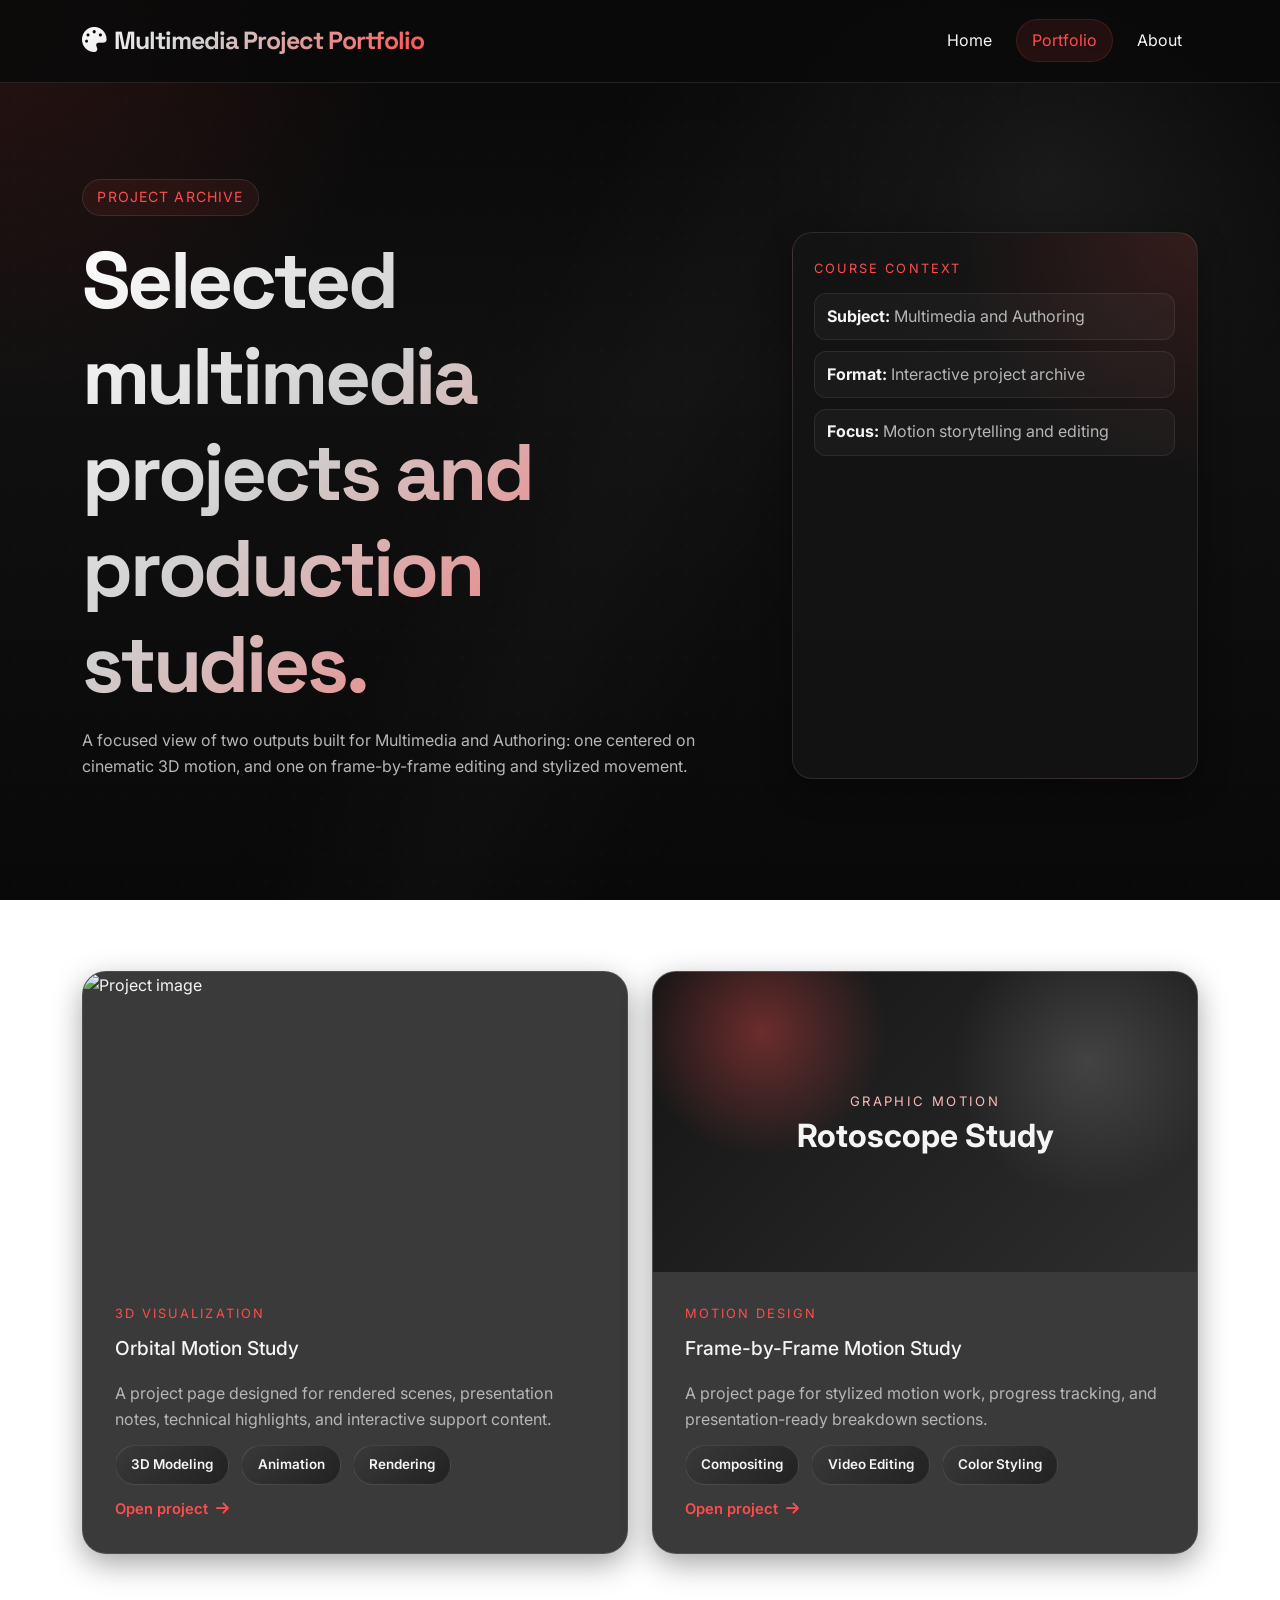
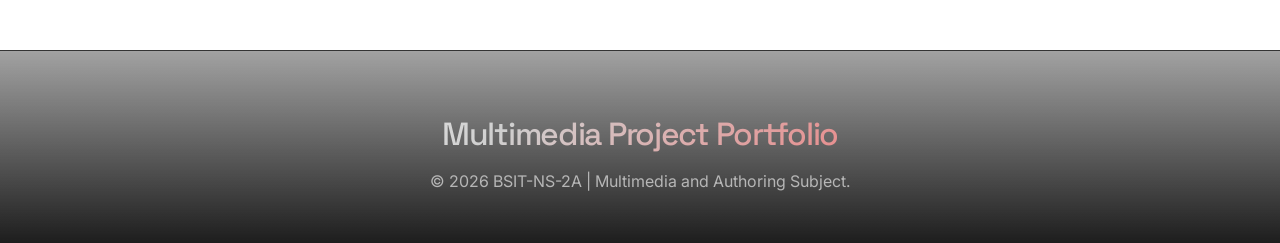
==== portfolio/index.html @ 6a9026c5 "initial website upload" ====
<!doctype html>
<html lang="en">
  <head>
    <meta charset="UTF-8" />
    <meta name="viewport" content="width=device-width, initial-scale=1.0" />
    <title>Portfolio Projects | Multimedia Project Portfolio</title>
    <link rel="preconnect" href="https://fonts.googleapis.com" />
    <link rel="preconnect" href="https://fonts.gstatic.com" crossorigin />
    <link
      href="https://fonts.googleapis.com/css2?family=Space+Grotesk:wght@400;500;700&family=Inter:wght@400;500;600;700;800&display=swap"
      rel="stylesheet"
    />
    <link
      href="https://cdn.jsdelivr.net/npm/bootstrap@5.3.3/dist/css/bootstrap.min.css"
      rel="stylesheet"
    />
    <link
      href="https://cdnjs.cloudflare.com/ajax/libs/font-awesome/6.5.2/css/all.min.css"
      rel="stylesheet"
    />
    <link rel="stylesheet" href="../layouts/style.css" />
  </head>
  <body>
    <nav class="navbar navbar-expand-lg custom-navbar">
      <div class="container">
        <a class="navbar-brand" href="../index.html">
          <i class="fas fa-palette me-2"></i>Multimedia Project Portfolio
        </a>
        <button
          class="navbar-toggler"
          type="button"
          data-bs-toggle="collapse"
          data-bs-target="#navbarNav"
          aria-label="Toggle navigation"
        >
          <span class="navbar-toggler-icon"></span>
        </button>
        <div class="collapse navbar-collapse" id="navbarNav">
          <ul class="navbar-nav ms-auto">
            <li class="nav-item">
              <a class="nav-link" href="../index.html">Home</a>
            </li>
            <li class="nav-item">
              <a class="nav-link active" href="./index.html">Portfolio</a>
            </li>
            <li class="nav-item">
              <a class="nav-link" href="../about.html">About</a>
            </li>
          </ul>
        </div>
      </div>
    </nav>

    <main>
      <section class="portfolio-hero">
        <div class="container">
          <p class="eyebrow">Project Archive</p>
          <div class="portfolio-hero-grid portfolio-hero-redesign">
            <div>
              <h1 class="hero-title portfolio-title">
                Selected multimedia projects and production studies.
              </h1>
              <p class="hero-description portfolio-lead">
                A focused view of two outputs built for Multimedia and
                Authoring: one centered on cinematic 3D motion, and one on
                frame-by-frame editing and stylized movement.
              </p>
            </div>
            <aside class="portfolio-intro-card">
              <span class="panel-label">Course Context</span>
              <ul class="portfolio-meta-list">
                <li><strong>Subject:</strong> Multimedia and Authoring</li>
                <li><strong>Format:</strong> Interactive project archive</li>
                <li><strong>Focus:</strong> Motion storytelling and editing</li>
              </ul>
            </aside>
          </div>
        </div>
      </section>

      <section
        class="portfolio-section alt-portfolio-layout portfolio-balanced"
      >
        <div class="container">
          <div class="archive-grid">
            <a
              href="./solarsystem.html"
              class="archive-card archive-card-large"
            >
              <div class="archive-media">
                <img
                  src="https://images.unsplash.com/photo-1519681393784-d120267933ba?auto=format&fit=crop&w=1470&q=80"
                  alt="Project image"
                />
              </div>
              <div class="archive-body">
                <span class="feature-index">3D Visualization</span>
                <h2>Orbital Motion Study</h2>
                <p>
                  A project page designed for rendered scenes, presentation
                  notes, technical highlights, and interactive support content.
                </p>
                <div class="tech-tags">
                  <span class="tech-tag">3D Modeling</span>
                  <span class="tech-tag">Animation</span>
                  <span class="tech-tag">Rendering</span>
                </div>
                <span class="archive-linkline"
                  >Open project <i class="fas fa-arrow-right ms-2"></i
                ></span>
              </div>
            </a>

            <a
              href="./rotoscope.html"
              class="archive-card archive-card-texture"
            >
              <div
                class="archive-media placeholder-image placeholder-rotoscope"
              >
                <div>
                  <span>Graphic Motion</span>
                  <strong>Rotoscope Study</strong>
                </div>
              </div>
              <div class="archive-body">
                <span class="feature-index">Motion Design</span>
                <h2>Frame-by-Frame Motion Study</h2>
                <p>
                  A project page for stylized motion work, progress tracking,
                  and presentation-ready breakdown sections.
                </p>
                <div class="tech-tags">
                  <span class="tech-tag">Compositing</span>
                  <span class="tech-tag">Video Editing</span>
                  <span class="tech-tag">Color Styling</span>
                </div>
                <span class="archive-linkline"
                  >Open project <i class="fas fa-arrow-right ms-2"></i
                ></span>
              </div>
            </a>
          </div>
        </div>
      </section>
    </main>

    <footer class="custom-footer">
      <div class="container">
        <h3 class="footer-title">Multimedia Project Portfolio</h3>
        <p>&copy; 2026 BSIT-NS-2A | Multimedia and Authoring Subject.</p>
      </div>
    </footer>

    <script src="https://cdn.jsdelivr.net/npm/bootstrap@5.3.3/dist/js/bootstrap.bundle.min.js"></script>
  </body>
</html>
---- layouts/style.css ----
:root {
  --bg-primary: #090909;
  --bg-secondary: #141414;
  --bg-tertiary: #202020;
  --bg-accent: #2a2a2a;
  --bg-glass: rgba(21, 21, 21, 0.84);
  --text-primary: #f5f5f5;
  --text-secondary: #b6b6b6;
  --accent-primary: #ff4d4d;
  --accent-gradient: linear-gradient(
    135deg,
    #ffffff 0%,
    #cfcfcf 38%,
    #ff4d4d 100%
  );
  --warm-accent: #ff4d4d;
  --warm-soft: rgba(255, 77, 77, 0.16);
  --border-color: rgba(255, 255, 255, 0.1);
  --shadow-primary: 0 10px 30px rgba(0, 0, 0, 0.35);
  --shadow-hover:
    0 18px 44px rgba(0, 0, 0, 0.4), 0 0 0 1px rgba(255, 77, 77, 0.14);
  --glow-primary: 0 0 24px rgba(255, 77, 77, 0.14);
}

* {
  box-sizing: border-box;
}
html {
  scroll-behavior: smooth;
}

body {
  margin: 0;
  color: var(--text-primary);
  font-family: "Inter", system-ui, sans-serif;
  line-height: 1.6;
  overflow-x: hidden;
  background:
    radial-gradient(
      circle at top left,
      rgba(255, 77, 77, 0.13),
      transparent 26%
    ),
    radial-gradient(
      circle at 82% 20%,
      rgba(255, 255, 255, 0.06),
      transparent 22%
    ),
    linear-gradient(180deg, #080808 0%, #101010 42%, #090909 100%);
  background-attachment: fixed;
}

body::before {
  content: "";
  position: fixed;
  inset: 0;
  background:
    linear-gradient(
      115deg,
      transparent 35%,
      rgba(255, 255, 255, 0.035) 50%,
      transparent 65%
    ),
    radial-gradient(
      circle at center,
      rgba(255, 255, 255, 0.03) 0 1px,
      transparent 1px
    );
  background-size:
    auto,
    28px 28px;
  opacity: 0.65;
  pointer-events: none;
  z-index: -1;
}

a {
  color: inherit;
  text-decoration: none;
}

.custom-navbar {
  background: rgba(10, 10, 10, 0.86) !important;
  backdrop-filter: blur(20px);
  border-bottom: 1px solid var(--border-color);
  padding: 1rem 0;
  position: sticky;
  top: 0;
  z-index: 1000;
}

.navbar-brand,
.hero-title,
.section-title,
.tutorial-section h2,
.name-title,
.footer-title {
  font-family: "Space Grotesk", sans-serif;
  letter-spacing: -0.04em;
  background: var(--accent-gradient);
  -webkit-background-clip: text;
  background-clip: text;
  color: transparent;
}

.navbar-brand {
  text-decoration: none;
  font-size: 1.55rem;
  font-weight: 700;
}

.navbar-toggler {
  border-color: rgba(255, 255, 255, 0.2);
}
.navbar-toggler:focus {
  box-shadow: none;
}
.navbar-toggler-icon {
  filter: invert(1);
}

.navbar-nav .nav-link {
  color: var(--text-primary) !important;
  margin-left: 0.5rem;
  padding: 0.55rem 1rem !important;
  border-radius: 999px;
  transition: 0.25s ease;
}

.navbar-nav .nav-link:hover,
.navbar-nav .nav-link.active {
  color: var(--accent-primary) !important;
  background: rgba(255, 77, 77, 0.1);
  box-shadow: inset 0 0 0 1px rgba(255, 77, 77, 0.16);
}

.hero-section,
.portfolio-section,
.tutorial-section,
.weekly-section,
.overview-section,
.process-section,
.portfolio-hero,
.about-hero {
  position: relative;
  padding: 6rem 0;
}

.hero-section {
  overflow: hidden;
}
.hero-split {
  padding-top: 7rem;
}

.eyebrow {
  display: inline-block;
  padding: 0.4rem 0.9rem;
  margin-bottom: 1rem;
  border: 1px solid var(--border-color);
  border-radius: 999px;
  background: rgba(255, 77, 77, 0.08);
  color: var(--accent-primary);
  font-size: 0.88rem;
  letter-spacing: 0.08em;
  text-transform: uppercase;
}

.hero-title {
  font-size: clamp(3rem, 8vw, 5rem);
  font-weight: 700;
  margin-bottom: 1rem;
}

.hero-description,
.card-description,
.step-desc,
.about-card p,
.course-title,
.custom-footer p,
.helper-text,
.portfolio-intro p,
.archive-body p,
.feature-content p,
.info-block p,
.process-step p,
.quote-panel p,
.focus-tile span,
.stat-caption,
.identity-meta span {
  color: var(--text-secondary);
}

.hero-copy,
.about-copy {
  max-width: 760px;
  font-size: 1.08rem;
}

.hero-actions,
.tech-tags,
.social-links,
.social-icons,
.section-heading.split-heading {
  display: flex;
  gap: 0.75rem;
  flex-wrap: wrap;
}

.hero-actions {
  margin-top: 2rem;
}

.btn-glow,
.btn-cosmic {
  background: var(--accent-gradient);
  border: 0;
  color: #fff;
  font-weight: 700;
  box-shadow: var(--shadow-primary);
}

.btn-success {
  background: linear-gradient(135deg, #ff5d5d 0%, #ff7b7b 100%) !important;
  border: 0 !important;
}

.btn-glow:hover,
.btn-cosmic:hover {
  color: #fff;
  transform: translateY(-2px);
  box-shadow: var(--shadow-hover);
}

.btn-soft {
  border-color: rgba(255, 255, 255, 0.18);
}

.btn-soft:hover {
  background: rgba(255, 255, 255, 0.08);
}

.section-title,
.tutorial-section h2 {
  font-size: clamp(2.2rem, 5vw, 3.4rem);
  font-weight: 700;
  margin-bottom: 1.25rem;
}

.left-title {
  text-align: left;
}

.section-heading {
  margin-bottom: 2.5rem;
}

.split-heading {
  justify-content: space-between;
  align-items: flex-end;
}

.section-link {
  color: var(--accent-primary);
  font-weight: 600;
}

.section-caption {
  margin: 0;
  color: var(--text-secondary);
}

.hero-panel,
.info-block,
.info-panel,
.quote-panel,
.archive-card,
.portfolio-card,
.step-card,
.week-card,
.about-card,
.feature-row,
.process-step {
  background: var(--bg-glass);
  backdrop-filter: blur(18px);
  border: 1px solid var(--border-color);
  border-radius: 24px;
  box-shadow: var(--shadow-primary);
}

.hero-panel,
.info-block,
.info-panel,
.quote-panel,
.archive-card,
.portfolio-card,
.step-card,
.week-card,
.about-card,
.feature-row,
.social-icons a,
.social-link,
.process-step {
  transition: 0.3s ease;
}

.hero-panel:hover,
.info-block:hover,
.archive-card:hover,
.portfolio-card:hover,
.step-card:hover,
.week-card:hover,
.about-card:hover,
.feature-row:hover,
.process-step:hover {
  transform: translateY(-8px);
  box-shadow: var(--shadow-hover);
}

.hero-panel,
.info-panel,
.quote-panel,
.archive-body,
.card-content,
.step-card,
.week-card,
.about-card,
.feature-content,
.process-step {
  padding: 2rem;
}

.hero-panel-top {
  display: flex;
  justify-content: space-between;
  align-items: center;
  margin-bottom: 1.25rem;
}

.panel-label,
.panel-meta,
.feature-index,
.info-kicker {
  font-size: 0.8rem;
  letter-spacing: 0.16em;
  text-transform: uppercase;
}

.panel-label,
.feature-index,
.info-kicker {
  color: var(--accent-primary);
}

.focus-grid {
  display: grid;
  grid-template-columns: 1fr 1fr;
  gap: 1rem;
}

.focus-tile,
.focus-stat {
  min-height: 150px;
  padding: 1.2rem;
  border-radius: 20px;
  background: linear-gradient(
    180deg,
    rgba(255, 255, 255, 0.025),
    rgba(255, 77, 77, 0.04)
  );
  border: 1px solid rgba(255, 255, 255, 0.06);
}

.focus-tile strong,
.feature-content h3,
.archive-body h2,
.info-block h3,
.process-step span {
  display: block;
  margin-bottom: 0.5rem;
  font-size: 1.2rem;
  color: var(--text-primary);
}

.focus-stat {
  display: flex;
  flex-direction: column;
  justify-content: flex-end;
}

.stat-number {
  font-family: "Space Grotesk", sans-serif;
  font-size: 2.6rem;
  line-height: 1;
  color: var(--text-primary);
}

.overview-section {
  padding-top: 2rem;
}

.info-block {
  height: 100%;
}

.info-kicker {
  display: inline-block;
  margin-bottom: 1rem;
}

.stacked-projects {
  display: grid;
  gap: 2rem;
}

.feature-row {
  display: grid;
  grid-template-columns: 1.2fr 1fr;
  gap: 0;
  overflow: hidden;
}

.reverse-row {
  grid-template-columns: 1fr 1.2fr;
}

.feature-media,
.archive-media,
.card-image {
  min-height: 320px;
  overflow: hidden;
  position: relative;
}

.feature-media img,
.archive-media img,
.card-image img {
  width: 100%;
  height: 100%;
  object-fit: cover;
  transition: transform 0.5s ease;
}

.feature-row:hover img,
.archive-card:hover img,
.portfolio-card:hover img {
  transform: scale(1.06);
}

.placeholder-image {
  display: grid;
  place-items: center;
  background:
    radial-gradient(
      circle at 20% 20%,
      rgba(255, 77, 77, 0.36),
      transparent 25%
    ),
    radial-gradient(
      circle at 80% 30%,
      rgba(255, 255, 255, 0.14),
      transparent 28%
    ),
    linear-gradient(135deg, #141414 0%, #2e2e2e 100%);
}

.placeholder-image div {
  text-align: center;
  padding: 2rem;
}

.placeholder-image span {
  display: block;
  color: #ffb8b8;
  letter-spacing: 0.18em;
  font-size: 0.82rem;
  text-transform: uppercase;
}

.placeholder-image strong {
  display: block;
  margin-top: 0.35rem;
  font-size: 2rem;
  line-height: 1.1;
}

.tech-tag,
.badge {
  background: linear-gradient(
    135deg,
    rgba(58, 58, 58, 0.95),
    rgba(33, 33, 33, 0.95)
  ) !important;
  color: var(--text-primary) !important;
  border: 1px solid var(--border-color);
  border-radius: 999px;
  padding: 0.5rem 0.95rem;
  font-size: 0.84rem;
  font-weight: 600;
}

.process-rail {
  display: grid;
  grid-template-columns: repeat(4, 1fr);
  gap: 1rem;
}

.process-step span {
  color: var(--accent-primary);
}

.portfolio-hero-grid {
  display: grid;
  grid-template-columns: 1.25fr 0.75fr;
  gap: 2rem;
  align-items: end;
}

.portfolio-hero-redesign {
  align-items: stretch;
}

.portfolio-lead {
  max-width: 760px;
  margin: 0.35rem 0 0;
}

.portfolio-intro-card {
  padding: 1.35rem;
  border-radius: 20px;
  border: 1px solid rgba(255, 255, 255, 0.1);
  background:
    radial-gradient(
      circle at top right,
      rgba(255, 77, 77, 0.14),
      transparent 36%
    ),
    var(--bg-glass);
  box-shadow: var(--shadow-primary);
}

.portfolio-meta-list {
  list-style: none;
  margin: 0.8rem 0 0;
  padding: 0;
  display: grid;
  gap: 0.7rem;
}

.portfolio-meta-list li {
  padding: 0.6rem 0.75rem;
  border-radius: 12px;
  border: 1px solid rgba(255, 255, 255, 0.08);
  background: rgba(255, 255, 255, 0.03);
  color: var(--text-secondary);
}

.portfolio-meta-list strong {
  color: var(--text-primary);
}

.portfolio-title,
.about-title {
  max-width: 900px;
}

.archive-grid {
  display: grid;
  grid-template-columns: 1.25fr 0.75fr;
  gap: 1.5rem;
}

.archive-card {
  overflow: hidden;
  display: flex;
  flex-direction: column;
  height: 100%;
}

.portfolio-balanced .archive-grid {
  grid-template-columns: repeat(2, minmax(0, 1fr));
  align-items: stretch;
}

.portfolio-balanced .archive-card-large .archive-media,
.portfolio-balanced .archive-card-texture .archive-media {
  min-height: 300px;
}

.portfolio-balanced .archive-body {
  display: flex;
  flex-direction: column;
  gap: 0.8rem;
}

.portfolio-balanced .archive-body p {
  margin: 0;
}

.archive-linkline {
  margin-top: auto;
  display: inline-flex;
  align-items: center;
  font-size: 0.92rem;
  font-weight: 600;
  color: var(--accent-primary);
}

.project-hero {
  padding: 6rem 0 3rem;
}

.project-hero-grid {
  display: grid;
  grid-template-columns: 1.3fr 0.7fr;
  gap: 1.5rem;
  align-items: stretch;
}

.project-side-card,
.detail-card,
.video-showcase {
  background: var(--bg-glass);
  backdrop-filter: blur(18px);
  border: 1px solid var(--border-color);
  border-radius: 24px;
  box-shadow: var(--shadow-primary);
}

.project-side-card,
.detail-card,
.video-showcase {
  padding: 2rem;
}

.project-title {
  max-width: 780px;
}

.project-side-panel {
  display: flex;
  align-items: stretch;
}

.project-side-card {
  width: 100%;
  display: flex;
  flex-direction: column;
  justify-content: center;
}

.snapshot-grid {
  display: grid;
  grid-template-columns: 1fr 1fr;
  gap: 1rem;
  margin-top: 1.2rem;
}

.snapshot-grid div {
  padding: 1rem;
  border-radius: 18px;
  background: rgba(255, 255, 255, 0.03);
  border: 1px solid rgba(255, 255, 255, 0.06);
}

.snapshot-grid span {
  display: block;
  color: var(--text-secondary);
  font-size: 0.8rem;
  text-transform: uppercase;
  letter-spacing: 0.12em;
}

.snapshot-grid strong {
  display: block;
  margin-top: 0.4rem;
  color: var(--text-primary);
  font-size: 1rem;
}

.project-video-section {
  padding: 2rem 0 3rem;
}

.video-note {
  margin: 1rem 0 0;
  color: var(--text-secondary);
  text-align: center;
}

.project-details-section,
.project-tools-section {
  padding: 3rem 0;
}

.detail-card {
  height: 100%;
}

.detail-card h3 {
  margin-bottom: 0.75rem;
  color: var(--text-primary);
  font-size: 1.3rem;
}

.project-tools-layout {
  display: grid;
  grid-template-columns: 1fr 1fr;
  gap: 1.5rem;
}

.accent-card {
  background:
    radial-gradient(
      circle at top right,
      rgba(255, 77, 77, 0.12),
      transparent 28%
    ),
    var(--bg-glass);
}

.compact-calculator {
  margin: 1.25rem 0 0;
  padding: 1.25rem;
}

.weeks-grid-compact {
  display: grid;
  grid-template-columns: repeat(3, 1fr);
  gap: 1.25rem;
}

.project-weeks .week-card {
  padding: 1.25rem;
}

.orbit-card {
  background:
    radial-gradient(
      circle at top right,
      rgba(255, 77, 77, 0.08),
      transparent 24%
    ),
    var(--bg-glass);
}

.video-placeholder,
.mini-video-placeholder {
  display: flex;
  flex-direction: column;
  justify-content: center;
  align-items: flex-start;
  gap: 0.6rem;
  border: 1px dashed rgba(255, 77, 77, 0.34);
  border-radius: 18px;
  background:
    linear-gradient(180deg, rgba(255, 255, 255, 0.02), rgba(255, 77, 77, 0.05)),
    rgba(255, 255, 255, 0.02);
}

.video-placeholder {
  min-height: 420px;
  padding: 2rem;
}

.youtube-placeholder {
  gap: 1rem;
}

.youtube-badge {
  display: inline-flex;
  align-items: center;
  gap: 0.55rem;
  width: fit-content;
  padding: 0.45rem 0.75rem;
  border-radius: 999px;
  background: rgba(255, 77, 77, 0.15);
  border: 1px solid rgba(255, 77, 77, 0.35);
  color: #ffdede;
  font-size: 0.78rem;
  letter-spacing: 0.1em;
  text-transform: uppercase;
}

.youtube-badge i {
  color: #ff3a3a;
  font-size: 1rem;
}

.youtube-screen {
  width: 100%;
  min-height: 280px;
  border-radius: 16px;
  border: 1px solid rgba(255, 255, 255, 0.1);
  background:
    linear-gradient(145deg, rgba(255, 255, 255, 0.05), rgba(255, 77, 77, 0.08)),
    radial-gradient(
      circle at 20% 20%,
      rgba(255, 77, 77, 0.22),
      transparent 32%
    ),
    rgba(11, 11, 11, 0.95);
  display: flex;
  flex-direction: column;
  align-items: center;
  justify-content: center;
  gap: 0.8rem;
  padding: 1.5rem;
  text-align: center;
}

.youtube-screen i {
  font-size: 3rem;
  color: var(--accent-primary);
}

.youtube-screen strong {
  font-size: 1.15rem;
}

.placeholder-tip {
  margin: 0;
  color: var(--text-secondary);
  font-size: 0.92rem;
}

.mini-video-placeholder {
  min-height: 180px;
  padding: 1rem;
}

.mini-youtube-label {
  color: #ffbcbc;
  font-size: 0.76rem;
  letter-spacing: 0.08em;
  text-transform: uppercase;
}

.video-placeholder-label {
  color: var(--warm-accent);
  font-size: 0.78rem;
  letter-spacing: 0.16em;
  text-transform: uppercase;
}

.video-placeholder strong,
.mini-video-placeholder strong {
  color: var(--text-primary);
  font-size: 1.05rem;
}

.video-placeholder code,
.mini-video-placeholder code {
  white-space: normal;
  word-break: break-word;
  color: #ffd0d0;
  background: rgba(255, 255, 255, 0.04);
  border: 1px solid rgba(255, 255, 255, 0.07);
  border-radius: 10px;
  padding: 0.7rem 0.85rem;
}

.archive-card-large .archive-media {
  min-height: 380px;
}

.archive-card-texture .archive-media {
  min-height: 280px;
}

.about-hero {
  padding-top: 6.5rem;
}

.profile-frame {
  position: relative;
  overflow: hidden;
  padding: 2.2rem;
  min-height: 420px;
  display: flex;
  flex-direction: column;
  align-items: center;
  justify-content: center;
  gap: 1rem;
  border-radius: 28px;
  background:
    radial-gradient(
      circle at 30% 30%,
      rgba(255, 77, 77, 0.16),
      transparent 24%
    ),
    linear-gradient(160deg, rgba(20, 20, 20, 0.98), rgba(10, 10, 10, 0.98));
  border: 1px solid var(--border-color);
  box-shadow: var(--shadow-primary);
}

.profile-frame::before,
.profile-frame::after {
  content: "";
  position: absolute;
  border-radius: 999px;
  pointer-events: none;
}

.profile-frame::before {
  width: 260px;
  height: 260px;
  top: -95px;
  left: -70px;
  background: radial-gradient(
    circle,
    rgba(255, 77, 77, 0.22) 0%,
    rgba(255, 77, 77, 0) 70%
  );
}

.profile-frame::after {
  width: 180px;
  height: 180px;
  right: 18px;
  bottom: 28px;
  background: radial-gradient(
    circle,
    rgba(255, 255, 255, 0.08) 0%,
    rgba(255, 255, 255, 0) 72%
  );
}

.profile-sketch {
  position: relative;
  z-index: 1;
  width: 205px;
  height: 205px;
  border-radius: 50%;
  box-shadow: var(--glow-primary);
  border: 2px solid rgba(255, 77, 77, 0.24);
}

.profile-fallback {
  display: grid;
  place-items: center;
  font-size: 4rem;
  background: radial-gradient(
    circle at 30% 22%,
    rgba(255, 77, 77, 0.44),
    rgba(40, 40, 40, 0.95)
  );
}

.profile-fallback i {
  color: rgba(255, 255, 255, 0.96);
  text-shadow: 0 6px 20px rgba(0, 0, 0, 0.4);
}

.profile-caption {
  position: relative;
  left: auto;
  right: auto;
  bottom: auto;
  z-index: 2;
  display: flex;
  flex-direction: column;
  align-items: center;
  gap: 0.2rem;
  margin-top: 0.2rem;
  text-align: center;
  padding: 0.65rem 0.85rem;
  border-radius: 14px;
  border: 1px solid rgba(255, 255, 255, 0.08);
  background: rgba(12, 12, 12, 0.62);
  backdrop-filter: blur(8px);
}

.profile-caption span {
  display: block;
  color: var(--accent-primary);
  font-size: 0.8rem;
  letter-spacing: 0.14em;
  text-transform: uppercase;
}

.profile-caption strong {
  font-family: "Space Grotesk", sans-serif;
  font-size: 1.2rem;
}

.identity-meta {
  display: grid;
  grid-template-columns: repeat(3, 1fr);
  gap: 1rem;
  margin-top: 2rem;
}

.identity-meta div {
  padding-top: 1rem;
  border-top: 1px solid rgba(255, 255, 255, 0.08);
}

.identity-meta span,
.identity-meta strong {
  display: block;
}

.identity-meta strong {
  margin-top: 0.3rem;
  font-size: 0.98rem;
  color: var(--text-primary);
}

.quote-panel {
  height: 100%;
  display: flex;
  flex-direction: column;
  justify-content: center;
}

.quote-mark {
  margin: 0 0 0.75rem;
  font-family: "Space Grotesk", sans-serif;
  font-size: 4rem;
  line-height: 1;
  color: var(--accent-primary);
}

.compact-block {
  min-height: 100%;
}

.about-process .section-heading {
  margin-bottom: 2rem;
}

.process-roadmap {
  position: relative;
  display: grid;
  grid-template-columns: repeat(4, minmax(0, 1fr));
  gap: 1rem;
}

.process-roadmap::before {
  content: "";
  position: absolute;
  left: 1.2rem;
  right: 1.2rem;
  top: 1.7rem;
  height: 1px;
  background: linear-gradient(
    90deg,
    rgba(255, 77, 77, 0.35) 0%,
    rgba(255, 255, 255, 0.22) 50%,
    rgba(255, 77, 77, 0.35) 100%
  );
  z-index: 0;
}

.process-node {
  position: relative;
  z-index: 1;
  min-height: 230px;
  padding: 1.35rem 1.2rem 1.2rem;
  border-radius: 20px;
  border: 1px solid rgba(255, 255, 255, 0.12);
  background:
    linear-gradient(180deg, rgba(255, 255, 255, 0.05), rgba(255, 77, 77, 0.07)),
    rgba(15, 15, 15, 0.86);
  box-shadow: var(--shadow-primary);
  transition: 0.3s ease;
}

.process-node:hover {
  transform: translateY(-7px);
  box-shadow: var(--shadow-hover);
}

.process-step-number {
  display: inline-flex;
  align-items: center;
  justify-content: center;
  width: 54px;
  height: 54px;
  border-radius: 999px;
  font-family: "Space Grotesk", sans-serif;
  font-size: 1.02rem;
  font-weight: 700;
  color: #fff;
  background: linear-gradient(135deg, #ff6e6e 0%, #ff4d4d 100%);
  box-shadow: 0 10px 22px rgba(255, 77, 77, 0.26);
  margin-bottom: 0.9rem;
}

.process-node h3 {
  margin: 0 0 0.55rem;
  color: var(--text-primary);
  font-size: 1.2rem;
}

.process-node p {
  margin: 0;
  color: var(--text-secondary);
}

.social-strip {
  justify-content: center;
  margin-top: 2rem;
}

.portfolio-card-link {
  display: block;
  height: 100%;
}

.portfolio-card,
.step-card,
.week-card,
.about-card {
  height: 100%;
}

.card-title,
.step-title,
.week-title,
.name-title {
  margin-bottom: 0.65rem;
  font-weight: 700;
  color: var(--text-primary);
}

.card-title {
  font-size: 1.5rem;
}

.card-category {
  color: var(--accent-primary);
  font-size: 0.92rem;
  font-weight: 700;
  letter-spacing: 0.12em;
  text-transform: uppercase;
}

.step-number,
.week-number {
  display: inline-flex;
  align-items: center;
  justify-content: center;
  min-width: 54px;
  height: 54px;
  padding: 0 1rem;
  border-radius: 999px;
  background: var(--accent-gradient);
  color: #fff;
  font-weight: 700;
  margin-bottom: 1rem;
  box-shadow: var(--shadow-primary);
}

.week-number-container {
  display: flex;
  justify-content: center;
  margin-bottom: 1rem;
}

.feature-list {
  list-style: none;
  padding: 0;
  margin: 0;
}

.feature-list li {
  position: relative;
  padding-left: 1.6rem;
  margin-bottom: 0.9rem;
}

.feature-list li::before {
  content: "";
  position: absolute;
  left: 0;
  top: 0.7rem;
  width: 8px;
  height: 8px;
  border-radius: 50%;
  background: var(--accent-gradient);
}

.tight-list li {
  color: var(--text-primary);
}

.social-icons,
.social-links {
  justify-content: center;
}

.social-icons a,
.social-link {
  display: inline-flex;
  align-items: center;
  justify-content: center;
  width: 48px;
  height: 48px;
  border-radius: 14px;
  background: rgba(255, 255, 255, 0.04);
  border: 1px solid var(--border-color);
  color: var(--text-primary);
}

.social-icons a:hover,
.social-link:hover {
  transform: translateY(-3px);
  background: var(--accent-gradient);
  color: #fff;
}

.calculator-section,
.planet-stats,
.time-comparison {
  border: 1px solid rgba(255, 255, 255, 0.08);
  background: rgba(255, 255, 255, 0.04);
}

.calculator-section {
  border-radius: 22px;
  padding: 2rem;
  margin-bottom: 3rem;
}

.form-control {
  background: rgba(255, 255, 255, 0.06);
  color: var(--text-primary);
  border: 1px solid rgba(255, 255, 255, 0.16);
}

.form-control::placeholder {
  color: rgba(234, 241, 255, 0.45);
}

.form-control:focus {
  background: rgba(255, 255, 255, 0.08);
  color: var(--text-primary);
  border-color: rgba(255, 77, 77, 0.32);
  box-shadow: none;
}

.planet-stats,
.time-comparison {
  border-radius: 16px;
  padding: 1rem 1.2rem;
}

.planet-stats {
  margin: 1rem 0;
}

.stat-item {
  display: flex;
  justify-content: space-between;
  gap: 1rem;
  padding: 0.55rem 0;
  border-bottom: 1px solid rgba(255, 255, 255, 0.08);
}

.stat-item:last-child {
  border-bottom: 0;
}
.stat-label {
  color: var(--accent-primary);
  font-weight: 600;
}
.stat-value {
  text-align: right;
}
.time-comparison {
  color: var(--text-secondary);
}

.orbit-animation {
  animation: orbit 3s linear infinite;
}
@keyframes orbit {
  from {
    transform: rotate(0deg);
  }
  to {
    transform: rotate(360deg);
  }
}

.custom-footer {
  padding: 4rem 0 2rem;
  text-align: center;
  border-top: 1px solid var(--border-color);
  background: linear-gradient(
    180deg,
    rgba(10, 10, 10, 0.38),
    rgba(10, 10, 10, 0.92)
  );
}

.footer-title {
  font-size: 2rem;
  margin-bottom: 1rem;
}

iframe {
  border: 0;
  border-radius: 16px;
}

@media (max-width: 1199px) {
  .process-rail {
    grid-template-columns: repeat(2, 1fr);
  }

  .archive-grid,
  .portfolio-hero-grid,
  .identity-meta,
  .project-hero-grid,
  .project-tools-layout,
  .feature-row,
  .reverse-row {
    grid-template-columns: 1fr;
  }

  .process-roadmap {
    grid-template-columns: repeat(2, minmax(0, 1fr));
  }

  .process-roadmap::before {
    display: none;
  }

  .weeks-grid-compact {
    grid-template-columns: repeat(2, 1fr);
  }
}

@media (max-width: 991px) {
  .hero-section,
  .portfolio-section,
  .tutorial-section,
  .weekly-section,
  .overview-section,
  .process-section,
  .portfolio-hero,
  .about-hero {
    padding: 4.5rem 0;
  }

  .hero-panel,
  .info-panel,
  .quote-panel,
  .archive-body,
  .card-content,
  .step-card,
  .week-card,
  .about-card,
  .feature-content,
  .process-step {
    padding: 1.5rem;
  }

  .feature-media,
  .archive-media,
  .card-image {
    min-height: 240px;
  }

  .project-side-card,
  .detail-card,
  .video-showcase {
    padding: 1.5rem;
  }
}

@media (max-width: 767px) {
  .hero-actions {
    flex-direction: column;
  }

  .hero-actions .btn {
    width: 100%;
  }

  .focus-grid,
  .process-rail,
  .process-roadmap,
  .snapshot-grid,
  .weeks-grid-compact {
    grid-template-columns: 1fr;
  }

  .profile-sketch {
    width: 160px;
    height: 160px;
    font-size: 2.8rem;
  }

  .profile-caption {
    width: 100%;
    max-width: 280px;
  }
}
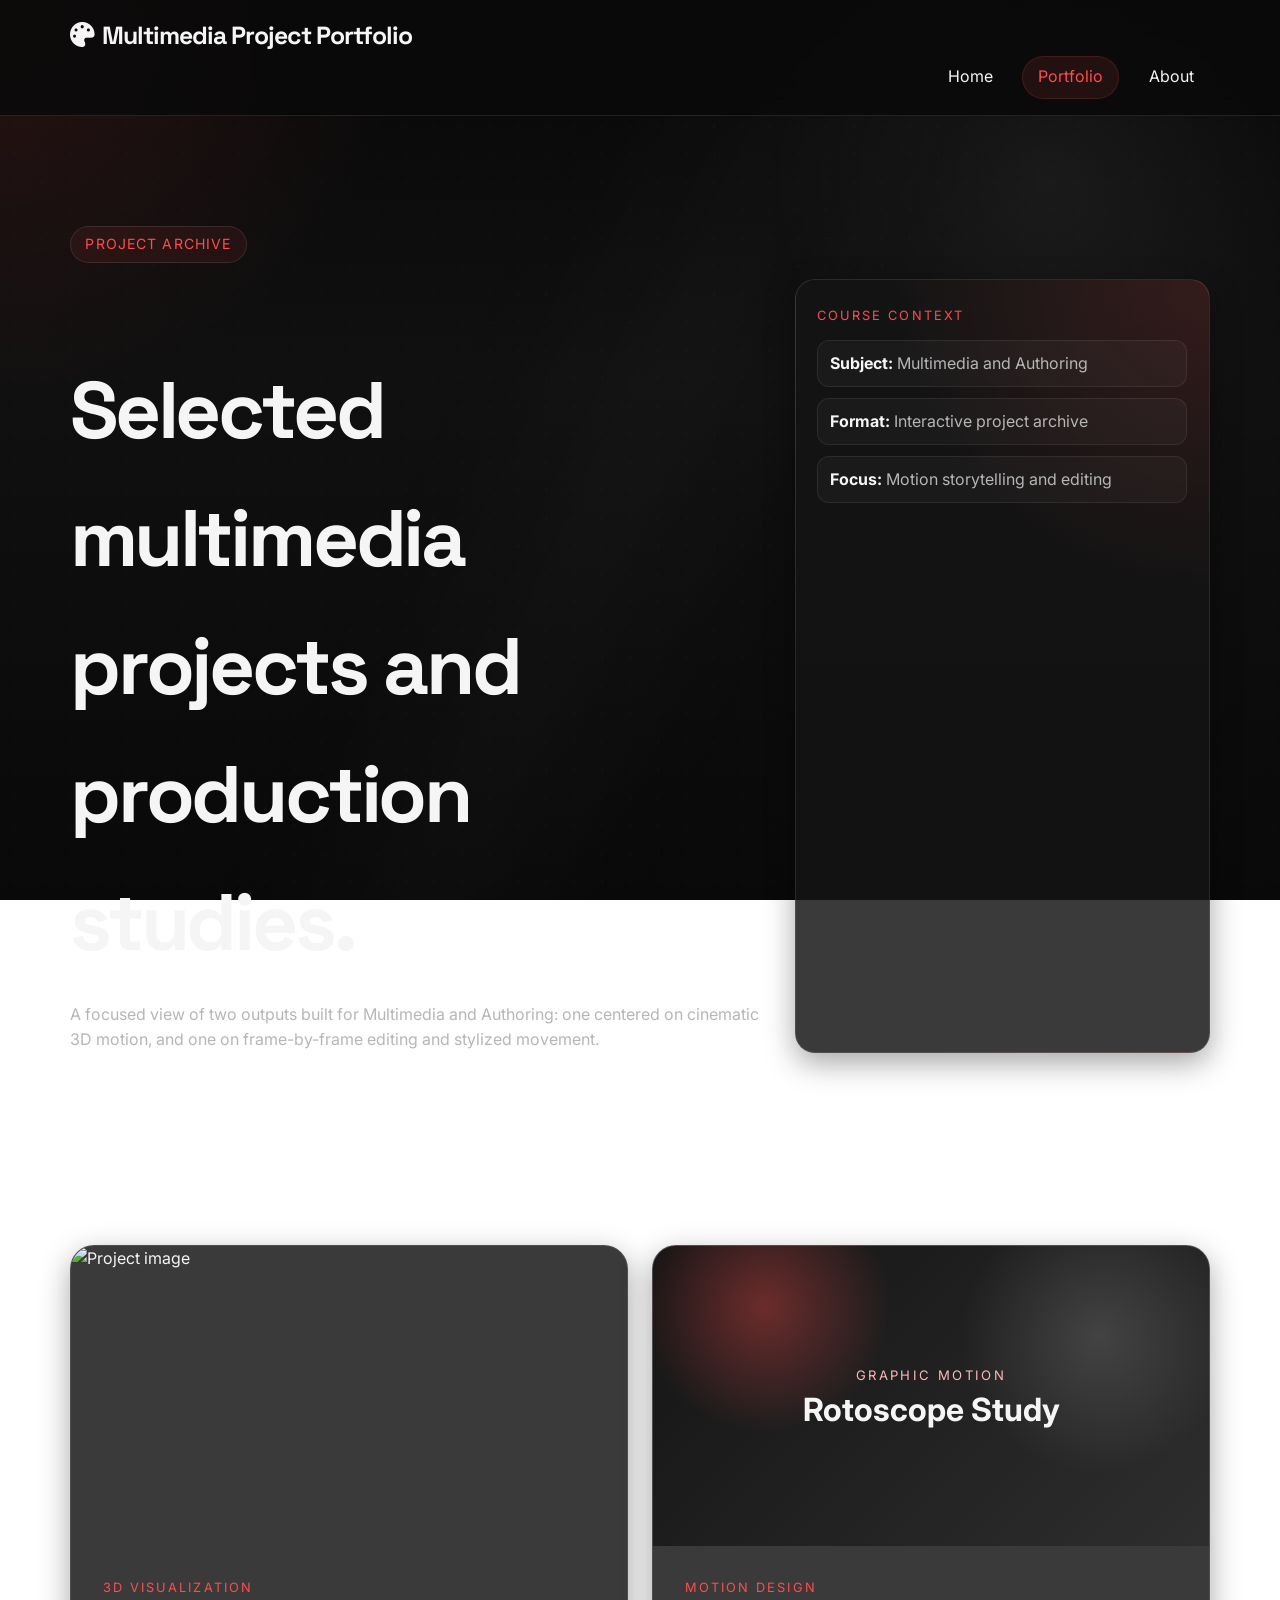
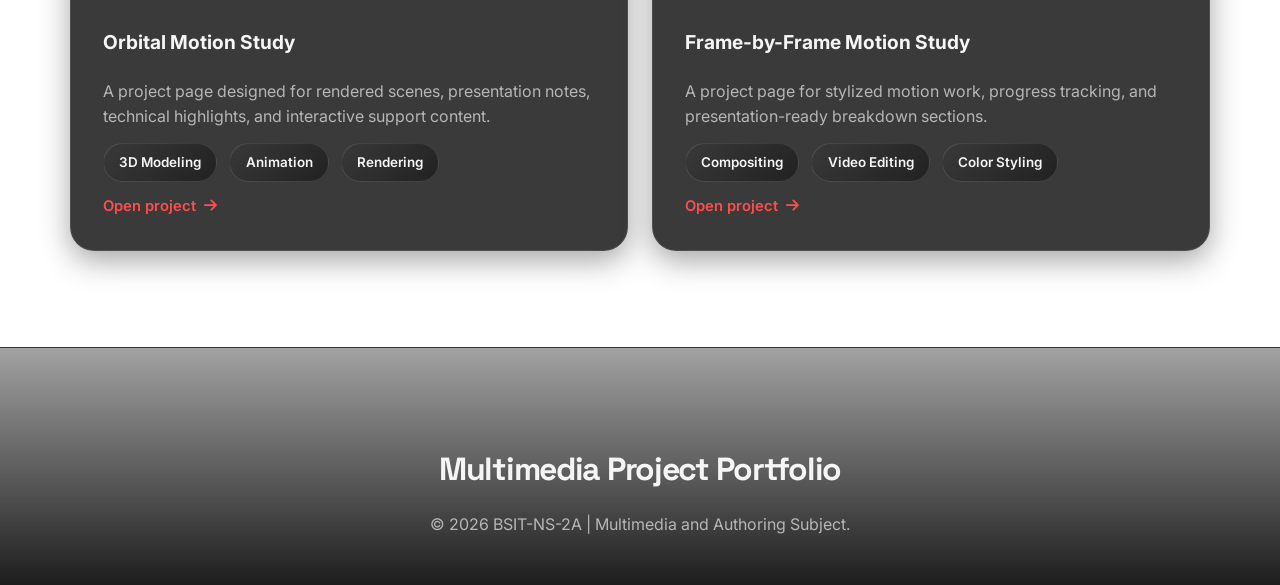
==== commit 88023464: "update Co-authored-by: Copilot <copilot@github.com>" ====
--- a/portfolio/index.html
+++ b/portfolio/index.html
@@ -8,10 +8,6 @@
     <link rel="preconnect" href="https://fonts.gstatic.com" crossorigin />
     <link
       href="https://fonts.googleapis.com/css2?family=Space+Grotesk:wght@400;500;700&family=Inter:wght@400;500;600;700;800&display=swap"
-      rel="stylesheet"
-    />
-    <link
-      href="https://cdn.jsdelivr.net/npm/bootstrap@5.3.3/dist/css/bootstrap.min.css"
       rel="stylesheet"
     />
     <link
--- a/layouts/style.css
+++ b/layouts/style.css
@@ -74,6 +74,260 @@
   z-index: -1;
 }
 
+.container {
+  width: min(100% - 2rem, 1140px);
+  margin: 0 auto;
+}
+
+.row {
+  --bs-gutter-x: 1.5rem;
+  --bs-gutter-y: 0;
+  display: grid;
+  grid-template-columns: repeat(12, minmax(0, 1fr));
+  column-gap: var(--bs-gutter-x);
+  row-gap: var(--bs-gutter-y);
+}
+
+.row > * {
+  min-width: 0;
+}
+
+.g-4 {
+  --bs-gutter-x: 1.5rem;
+  --bs-gutter-y: 1.5rem;
+}
+
+.g-5 {
+  --bs-gutter-x: 3rem;
+  --bs-gutter-y: 3rem;
+}
+
+.align-items-center {
+  align-items: center;
+}
+
+.align-items-end {
+  align-items: end;
+}
+
+.justify-content-center {
+  justify-content: center;
+}
+
+.h-100 {
+  height: 100%;
+}
+
+.mb-0 {
+  margin-bottom: 0 !important;
+}
+
+.mb-3 {
+  margin-bottom: 1rem !important;
+}
+
+.ms-2 {
+  margin-left: 0.5rem !important;
+}
+
+.me-2 {
+  margin-right: 0.5rem !important;
+}
+
+.ms-auto {
+  margin-left: auto !important;
+}
+
+.py-5 {
+  padding-top: 3rem !important;
+  padding-bottom: 3rem !important;
+}
+
+.col-lg-4,
+.col-lg-5,
+.col-lg-6,
+.col-lg-7 {
+  grid-column: span 12;
+}
+
+@media (min-width: 992px) {
+  .col-lg-4 {
+    grid-column: span 4;
+  }
+
+  .col-lg-5 {
+    grid-column: span 5;
+  }
+
+  .col-lg-6 {
+    grid-column: span 6;
+  }
+
+  .col-lg-7 {
+    grid-column: span 7;
+  }
+}
+
+.navbar {
+  display: flex;
+  flex-wrap: wrap;
+  align-items: center;
+}
+
+.navbar-expand-lg {
+  gap: 1rem;
+}
+
+.navbar-toggler {
+  display: inline-flex;
+  align-items: center;
+  justify-content: center;
+  gap: 0.5rem;
+  padding: 0.6rem 0.85rem;
+  border-radius: 999px;
+  color: var(--text-primary);
+  background: transparent;
+  border: 1px solid var(--border-color);
+  cursor: pointer;
+}
+
+.navbar-toggler-icon {
+  display: inline-block;
+  width: 1.4rem;
+  height: 1.4rem;
+  background-image:
+    linear-gradient(currentColor, currentColor),
+    linear-gradient(currentColor, currentColor),
+    linear-gradient(currentColor, currentColor);
+  background-repeat: no-repeat;
+  background-position:
+    center 30%,
+    center,
+    center 70%;
+  background-size: 100% 2px;
+}
+
+.navbar-nav {
+  list-style: none;
+  margin: 0;
+  padding: 0;
+  display: flex;
+  flex-direction: column;
+  gap: 0.35rem;
+}
+
+.nav-item {
+  display: block;
+}
+
+.nav-link {
+  display: inline-flex;
+  align-items: center;
+}
+
+.collapse:not(.show) {
+  display: none;
+}
+
+.navbar-collapse {
+  width: 100%;
+}
+
+@media (min-width: 992px) {
+  .navbar-expand-lg {
+    flex-wrap: nowrap;
+  }
+
+  .navbar-expand-lg .navbar-toggler {
+    display: none;
+  }
+
+  .navbar-expand-lg .navbar-collapse {
+    display: flex !important;
+    width: auto;
+    flex-basis: auto;
+    margin-left: auto;
+  }
+
+  .navbar-expand-lg .navbar-nav {
+    flex-direction: row;
+    align-items: center;
+  }
+}
+
+.btn {
+  display: inline-flex;
+  align-items: center;
+  justify-content: center;
+  gap: 0.5rem;
+  padding: 0.9rem 1.35rem;
+  border: 1px solid transparent;
+  border-radius: 999px;
+  font: inherit;
+  cursor: pointer;
+  transition: 0.25s ease;
+}
+
+.btn-lg {
+  padding: 1rem 1.55rem;
+  font-size: 1.05rem;
+}
+
+.btn-primary,
+.btn-success,
+.btn-cosmic,
+.btn-glow {
+  background: var(--accent-gradient);
+  color: #fff;
+}
+
+.btn-outline-light,
+.btn-soft {
+  border-color: rgba(255, 255, 255, 0.18);
+  color: #fff;
+  background: transparent;
+}
+
+.btn-primary:hover,
+.btn-success:hover,
+.btn-cosmic:hover,
+.btn-glow:hover {
+  color: #fff;
+  transform: translateY(-2px);
+  box-shadow: var(--shadow-hover);
+}
+
+.btn-outline-light:hover,
+.btn-soft:hover {
+  background: rgba(255, 255, 255, 0.08);
+}
+
+.input-group {
+  display: flex;
+  align-items: stretch;
+  width: 100%;
+}
+
+.input-group > .form-control {
+  flex: 1 1 auto;
+  min-width: 0;
+}
+
+.input-group > .btn {
+  flex: 0 0 auto;
+}
+
+.form-control,
+.form-control-lg {
+  width: 100%;
+}
+
+.form-control-lg {
+  padding: 1rem 1.1rem;
+  font-size: 1rem;
+  border-radius: 16px;
+}
+
 a {
   color: inherit;
   text-decoration: none;
@@ -97,16 +351,20 @@
 .footer-title {
   font-family: "Space Grotesk", sans-serif;
   letter-spacing: -0.04em;
-  background: var(--accent-gradient);
-  -webkit-background-clip: text;
-  background-clip: text;
-  color: transparent;
+  color: var(--text-primary);
 }
 
 .navbar-brand {
   text-decoration: none;
   font-size: 1.55rem;
   font-weight: 700;
+  transition: filter 0.25s ease;
+}
+
+.custom-navbar .navbar-brand:hover,
+.custom-navbar .navbar-brand:focus {
+  color: var(--accent-primary);
+  filter: drop-shadow(0 0 10px rgba(255, 77, 77, 0.25));
 }
 
 .navbar-toggler {
@@ -818,6 +1076,21 @@
   font-size: 1.15rem;
 }
 
+.youtube-embed-wrapper {
+  min-height: 0;
+  padding: 0;
+  display: block;
+  overflow: hidden;
+}
+
+.youtube-embed-frame {
+  width: 100%;
+  aspect-ratio: 16 / 9;
+  border: 0;
+  display: block;
+  background: #000;
+}
+
 .placeholder-tip {
   margin: 0;
   color: var(--text-secondary);
@@ -852,7 +1125,8 @@
 .video-placeholder code,
 .mini-video-placeholder code {
   white-space: normal;
-  word-break: break-word;
+  overflow-wrap: anywhere;
+  word-break: normal;
   color: #ffd0d0;
   background: rgba(255, 255, 255, 0.04);
   border: 1px solid rgba(255, 255, 255, 0.07);
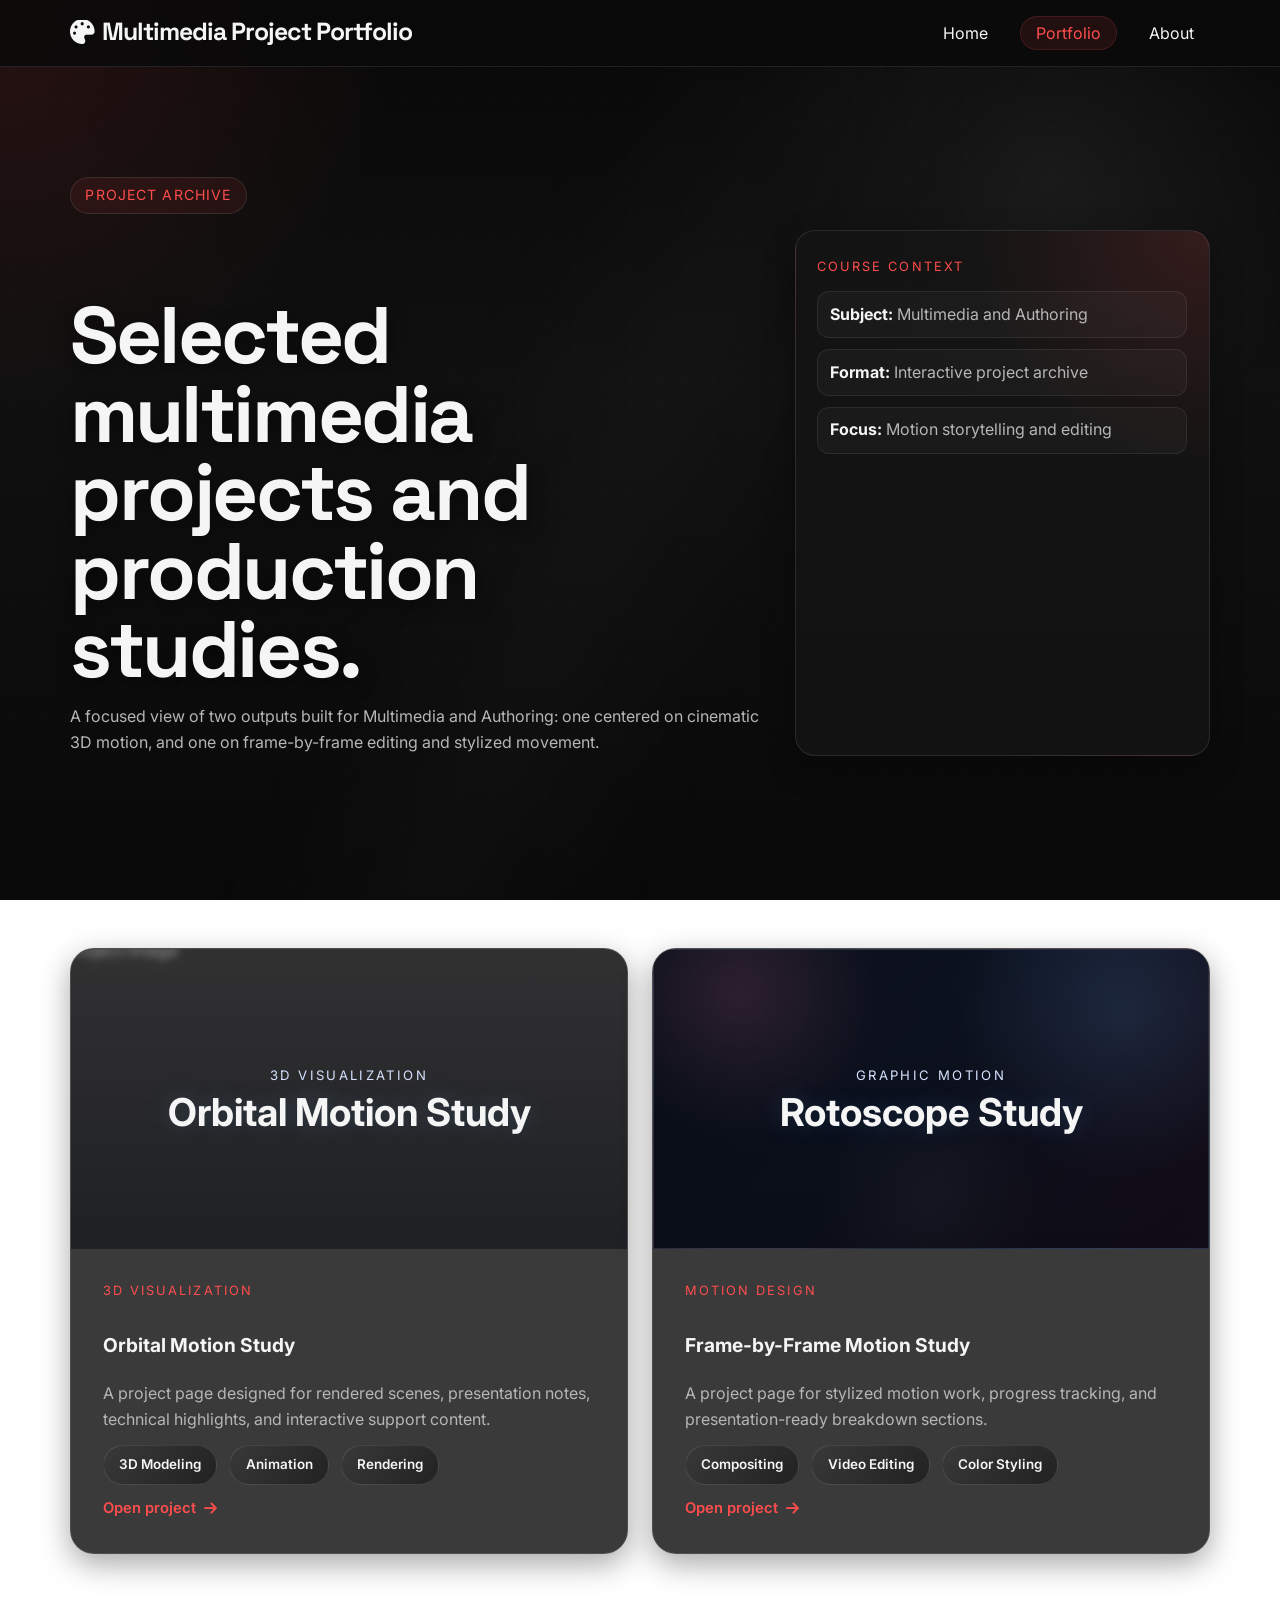
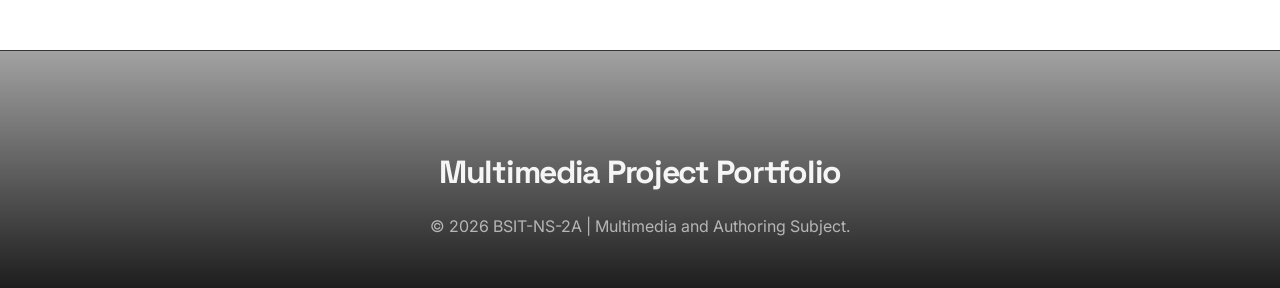
==== commit b6452a22: "midterm update" ====
--- a/portfolio/index.html
+++ b/portfolio/index.html
@@ -83,11 +83,15 @@
               href="./solarsystem.html"
               class="archive-card archive-card-large"
             >
-              <div class="archive-media">
+              <div class="archive-media featured-cover featured-cover-photo">
                 <img
                   src="https://images.unsplash.com/photo-1519681393784-d120267933ba?auto=format&fit=crop&w=1470&q=80"
                   alt="Project image"
                 />
+                <div class="featured-cover-copy">
+                  <span>3D Visualization</span>
+                  <strong>Orbital Motion Study</strong>
+                </div>
               </div>
               <div class="archive-body">
                 <span class="feature-index">3D Visualization</span>
@@ -112,9 +116,9 @@
               class="archive-card archive-card-texture"
             >
               <div
-                class="archive-media placeholder-image placeholder-rotoscope"
+                class="archive-media featured-cover featured-cover-texture placeholder-image placeholder-rotoscope"
               >
-                <div>
+                <div class="featured-cover-copy">
                   <span>Graphic Motion</span>
                   <strong>Rotoscope Study</strong>
                 </div>
--- a/layouts/style.css
+++ b/layouts/style.css
@@ -31,7 +31,7 @@
 
 body {
   margin: 0;
-  color: var(--text-primary);
+  color: #f5f5f5;
   font-family: "Inter", system-ui, sans-serif;
   line-height: 1.6;
   overflow-x: hidden;
@@ -80,12 +80,10 @@
 }
 
 .row {
-  --bs-gutter-x: 1.5rem;
-  --bs-gutter-y: 0;
   display: grid;
   grid-template-columns: repeat(12, minmax(0, 1fr));
-  column-gap: var(--bs-gutter-x);
-  row-gap: var(--bs-gutter-y);
+  column-gap: 1.5rem;
+  row-gap: 0;
 }
 
 .row > * {
@@ -93,13 +91,13 @@
 }
 
 .g-4 {
-  --bs-gutter-x: 1.5rem;
-  --bs-gutter-y: 1.5rem;
+  column-gap: 1.5rem;
+  row-gap: 1.5rem;
 }
 
 .g-5 {
-  --bs-gutter-x: 3rem;
-  --bs-gutter-y: 3rem;
+  column-gap: 3rem;
+  row-gap: 3rem;
 }
 
 .align-items-center {
@@ -185,9 +183,9 @@
   gap: 0.5rem;
   padding: 0.6rem 0.85rem;
   border-radius: 999px;
-  color: var(--text-primary);
+  color: #f5f5f5;
   background: transparent;
-  border: 1px solid var(--border-color);
+  border: 1px solid rgba(255, 255, 255, 0.1);
   cursor: pointer;
 }
 
@@ -277,7 +275,7 @@
 .btn-success,
 .btn-cosmic,
 .btn-glow {
-  background: var(--accent-gradient);
+  background: linear-gradient(135deg, #ffffff 0%, #cfcfcf 38%, #ff4d4d 100%);
   color: #fff;
 }
 
@@ -294,7 +292,9 @@
 .btn-glow:hover {
   color: #fff;
   transform: translateY(-2px);
-  box-shadow: var(--shadow-hover);
+  box-shadow:
+    0 18px 44px rgba(0, 0, 0, 0.4),
+    0 0 0 1px rgba(255, 77, 77, 0.14);
 }
 
 .btn-outline-light:hover,
@@ -336,11 +336,60 @@
 .custom-navbar {
   background: rgba(10, 10, 10, 0.86) !important;
   backdrop-filter: blur(20px);
-  border-bottom: 1px solid var(--border-color);
+  border-bottom: 1px solid rgba(255, 255, 255, 0.1);
   padding: 1rem 0;
   position: sticky;
   top: 0;
   z-index: 1000;
+}
+
+/* Ensure navbar content is vertically centered */
+.custom-navbar {
+  display: flex;
+  align-items: center;
+}
+
+.custom-navbar .navbar {
+  display: flex;
+  align-items: center;
+  width: 100%;
+}
+
+.custom-navbar .navbar-brand,
+.custom-navbar .navbar-nav {
+  display: flex;
+  align-items: center;
+}
+
+/* ensure brand stays on one line and nav items align to the right */
+.custom-navbar > .container {
+  display: flex;
+  align-items: center;
+  justify-content: space-between;
+  gap: 1rem;
+}
+
+.custom-navbar .navbar-brand {
+  white-space: nowrap;
+  overflow: hidden;
+  text-overflow: ellipsis;
+}
+
+.navbar-nav {
+  display: flex;
+  gap: 0.5rem;
+  align-items: center;
+  margin: 0;
+  padding: 0;
+}
+
+.custom-navbar .navbar-brand {
+  line-height: 1;
+}
+
+.navbar-nav .nav-link {
+  padding: 0.5rem 1rem !important;
+  line-height: 1;
 }
 
 .navbar-brand,
@@ -351,7 +400,7 @@
 .footer-title {
   font-family: "Space Grotesk", sans-serif;
   letter-spacing: -0.04em;
-  color: var(--text-primary);
+  color: #f5f5f5;
 }
 
 .navbar-brand {
@@ -363,7 +412,7 @@
 
 .custom-navbar .navbar-brand:hover,
 .custom-navbar .navbar-brand:focus {
-  color: var(--accent-primary);
+  color: #ff4d4d;
   filter: drop-shadow(0 0 10px rgba(255, 77, 77, 0.25));
 }
 
@@ -378,7 +427,7 @@
 }
 
 .navbar-nav .nav-link {
-  color: var(--text-primary) !important;
+  color: #f5f5f5 !important;
   margin-left: 0.5rem;
   padding: 0.55rem 1rem !important;
   border-radius: 999px;
@@ -387,7 +436,7 @@
 
 .navbar-nav .nav-link:hover,
 .navbar-nav .nav-link.active {
-  color: var(--accent-primary) !important;
+  color: #ff4d4d !important;
   background: rgba(255, 77, 77, 0.1);
   box-shadow: inset 0 0 0 1px rgba(255, 77, 77, 0.16);
 }
@@ -415,10 +464,10 @@
   display: inline-block;
   padding: 0.4rem 0.9rem;
   margin-bottom: 1rem;
-  border: 1px solid var(--border-color);
+  border: 1px solid rgba(255, 255, 255, 0.1);
   border-radius: 999px;
   background: rgba(255, 77, 77, 0.08);
-  color: var(--accent-primary);
+  color: #ff4d4d;
   font-size: 0.88rem;
   letter-spacing: 0.08em;
   text-transform: uppercase;
@@ -446,7 +495,7 @@
 .focus-tile span,
 .stat-caption,
 .identity-meta span {
-  color: var(--text-secondary);
+  color: #b6b6b6;
 }
 
 .hero-copy,
@@ -471,11 +520,11 @@
 
 .btn-glow,
 .btn-cosmic {
-  background: var(--accent-gradient);
+  background: linear-gradient(135deg, #ffffff 0%, #cfcfcf 38%, #ff4d4d 100%);
   border: 0;
   color: #fff;
   font-weight: 700;
-  box-shadow: var(--shadow-primary);
+  box-shadow: 0 10px 30px rgba(0, 0, 0, 0.35);
 }
 
 .btn-success {
@@ -487,7 +536,9 @@
 .btn-cosmic:hover {
   color: #fff;
   transform: translateY(-2px);
-  box-shadow: var(--shadow-hover);
+  box-shadow:
+    0 18px 44px rgba(0, 0, 0, 0.4),
+    0 0 0 1px rgba(255, 77, 77, 0.14);
 }
 
 .btn-soft {
@@ -519,13 +570,13 @@
 }
 
 .section-link {
-  color: var(--accent-primary);
+  color: #ff4d4d;
   font-weight: 600;
 }
 
 .section-caption {
   margin: 0;
-  color: var(--text-secondary);
+  color: #b6b6b6;
 }
 
 .hero-panel,
@@ -539,11 +590,11 @@
 .about-card,
 .feature-row,
 .process-step {
-  background: var(--bg-glass);
+  background: rgba(21, 21, 21, 0.84);
   backdrop-filter: blur(18px);
-  border: 1px solid var(--border-color);
+  border: 1px solid rgba(255, 255, 255, 0.1);
   border-radius: 24px;
-  box-shadow: var(--shadow-primary);
+  box-shadow: 0 10px 30px rgba(0, 0, 0, 0.35);
 }
 
 .hero-panel,
@@ -572,7 +623,9 @@
 .feature-row:hover,
 .process-step:hover {
   transform: translateY(-8px);
-  box-shadow: var(--shadow-hover);
+  box-shadow:
+    0 18px 44px rgba(0, 0, 0, 0.4),
+    0 0 0 1px rgba(255, 77, 77, 0.14);
 }
 
 .hero-panel,
@@ -607,7 +660,7 @@
 .panel-label,
 .feature-index,
 .info-kicker {
-  color: var(--accent-primary);
+  color: #ff4d4d;
 }
 
 .focus-grid {
@@ -637,7 +690,7 @@
   display: block;
   margin-bottom: 0.5rem;
   font-size: 1.2rem;
-  color: var(--text-primary);
+  color: #f5f5f5;
 }
 
 .focus-stat {
@@ -650,7 +703,7 @@
   font-family: "Space Grotesk", sans-serif;
   font-size: 2.6rem;
   line-height: 1;
-  color: var(--text-primary);
+  color: #f5f5f5;
 }
 
 .overview-section {
@@ -678,6 +731,15 @@
   overflow: hidden;
 }
 
+.feature-content {
+  display: flex;
+  flex-direction: column;
+}
+
+.feature-content .tech-tags {
+  margin-top: auto;
+}
+
 .reverse-row {
   grid-template-columns: 1fr 1.2fr;
 }
@@ -685,9 +747,66 @@
 .feature-media,
 .archive-media,
 .card-image {
-  min-height: 320px;
+  min-height: 340px;
   overflow: hidden;
   position: relative;
+}
+
+.featured-cover {
+  display: flex;
+  align-items: center;
+  justify-content: center;
+  isolation: isolate;
+}
+
+.featured-cover::after {
+  content: "";
+  position: absolute;
+  inset: 0;
+  background: linear-gradient(
+    180deg,
+    rgba(6, 8, 14, 0.18) 0%,
+    rgba(6, 8, 14, 0.52) 100%
+  );
+  z-index: 1;
+}
+
+.featured-cover-photo img {
+  position: absolute;
+  inset: 0;
+  width: 100%;
+  height: 100%;
+  object-fit: cover;
+  transform: scale(1.08);
+  filter: blur(4px) saturate(0.96) brightness(0.82);
+}
+
+.featured-cover-copy {
+  position: relative;
+  z-index: 2;
+  padding: 2rem;
+  text-align: center;
+  display: flex;
+  flex-direction: column;
+  align-items: center;
+  justify-content: center;
+}
+
+.featured-cover-copy span {
+  display: block;
+  color: #d7e3ff;
+  letter-spacing: 0.18em;
+  font-size: 0.82rem;
+  text-transform: uppercase;
+}
+
+.featured-cover-copy strong {
+  display: block;
+  margin-top: 0.4rem;
+  color: #f5f5f5;
+  font-size: clamp(1.8rem, 3vw, 2.4rem);
+  line-height: 1.05;
+  text-shadow: 0 0 24px rgba(112, 176, 255, 0.18);
 }
 
 .feature-media img,
@@ -699,10 +818,21 @@
   transition: transform 0.5s ease;
 }
 
+.featured-cover-photo img {
+  filter: blur(4px) saturate(0.96) brightness(0.82) !important;
+  transition: none !important;
+}
+
 .feature-row:hover img,
 .archive-card:hover img,
 .portfolio-card:hover img {
   transform: scale(1.06);
+}
+
+.featured-cover img,
+.featured-cover:hover img {
+  transform: scale(1.08) !important;
+  filter: blur(4px) saturate(0.96) brightness(0.82) !important;
 }
 
 .placeholder-image {
@@ -722,14 +852,54 @@
     linear-gradient(135deg, #141414 0%, #2e2e2e 100%);
 }
 
+.placeholder-rotoscope {
+  position: relative;
+  overflow: hidden;
+  background:
+    radial-gradient(
+      circle at 18% 18%,
+      rgba(255, 130, 180, 0.24),
+      transparent 26%
+    ),
+    radial-gradient(
+      circle at 82% 24%,
+      rgba(112, 176, 255, 0.24),
+      transparent 30%
+    ),
+    radial-gradient(
+      circle at 50% 82%,
+      rgba(255, 255, 255, 0.08),
+      transparent 28%
+    ),
+    linear-gradient(135deg, #08111e 0%, #11192d 48%, #241225 100%);
+  border: 1px solid rgba(173, 194, 255, 0.12);
+  box-shadow: inset 0 0 60px rgba(255, 255, 255, 0.03);
+}
+
+.placeholder-rotoscope::before {
+  content: "";
+  position: absolute;
+  inset: 0;
+  background: inherit;
+  filter: blur(4px) saturate(0.96) brightness(0.82);
+  transform: scale(1.08);
+  transition: transform 0.5s ease;
+}
+
 .placeholder-image div {
   text-align: center;
   padding: 2rem;
 }
 
+.placeholder-image .cover-text-overlay {
+  text-align: left;
+  padding: 1.25rem 1.4rem;
+  align-items: flex-start;
+}
+
 .placeholder-image span {
   display: block;
-  color: #ffb8b8;
+  color: #c9ddff;
   letter-spacing: 0.18em;
   font-size: 0.82rem;
   text-transform: uppercase;
@@ -740,6 +910,43 @@
   margin-top: 0.35rem;
   font-size: 2rem;
   line-height: 1.1;
+}
+
+.placeholder-rotoscope span {
+  color: #d7e3ff;
+}
+
+.placeholder-rotoscope strong {
+  text-shadow: 0 0 24px rgba(112, 176, 255, 0.18);
+}
+
+.placeholder-rotoscope .cover-text-overlay {
+  z-index: 1;
+}
+
+.featured-cover.placeholder-image {
+  display: flex;
+  place-items: unset;
+}
+
+.featured-cover.placeholder-image .featured-cover-copy {
+  text-align: center;
+  padding: 2rem;
+}
+
+.featured-cover.placeholder-image .featured-cover-copy span {
+  color: #d7e3ff;
+  letter-spacing: 0.18em;
+  font-size: 0.82rem;
+  text-transform: uppercase;
+}
+
+.featured-cover.placeholder-image .featured-cover-copy strong {
+  margin-top: 0.4rem;
+  color: #f5f5f5;
+  font-size: clamp(1.8rem, 3vw, 2.4rem);
+  line-height: 1.05;
+  text-shadow: 0 0 24px rgba(112, 176, 255, 0.18);
 }
 
 .tech-tag,
@@ -749,8 +956,8 @@
     rgba(58, 58, 58, 0.95),
     rgba(33, 33, 33, 0.95)
   ) !important;
-  color: var(--text-primary) !important;
-  border: 1px solid var(--border-color);
+  color: #f5f5f5 !important;
+  border: 1px solid rgba(255, 255, 255, 0.1);
   border-radius: 999px;
   padding: 0.5rem 0.95rem;
   font-size: 0.84rem;
@@ -764,7 +971,7 @@
 }
 
 .process-step span {
-  color: var(--accent-primary);
+  color: #ff4d4d;
 }
 
 .portfolio-hero-grid {
@@ -793,8 +1000,8 @@
       rgba(255, 77, 77, 0.14),
       transparent 36%
     ),
-    var(--bg-glass);
-  box-shadow: var(--shadow-primary);
+    rgba(21, 21, 21, 0.84);
+  box-shadow: 0 10px 30px rgba(0, 0, 0, 0.35);
 }
 
 .portfolio-meta-list {
@@ -810,11 +1017,11 @@
   border-radius: 12px;
   border: 1px solid rgba(255, 255, 255, 0.08);
   background: rgba(255, 255, 255, 0.03);
-  color: var(--text-secondary);
+  color: #b6b6b6;
 }
 
 .portfolio-meta-list strong {
-  color: var(--text-primary);
+  color: #f5f5f5;
 }
 
 .portfolio-title,
@@ -849,6 +1056,11 @@
   display: flex;
   flex-direction: column;
   gap: 0.8rem;
+}
+
+.archive-body {
+  display: flex;
+  flex-direction: column;
 }
 
 .portfolio-balanced .archive-body p {
@@ -861,7 +1073,7 @@
   align-items: center;
   font-size: 0.92rem;
   font-weight: 600;
-  color: var(--accent-primary);
+  color: #ff4d4d;
 }
 
 .project-hero {
@@ -878,11 +1090,11 @@
 .project-side-card,
 .detail-card,
 .video-showcase {
-  background: var(--bg-glass);
+  background: rgba(21, 21, 21, 0.84);
   backdrop-filter: blur(18px);
-  border: 1px solid var(--border-color);
+  border: 1px solid rgba(255, 255, 255, 0.1);
   border-radius: 24px;
-  box-shadow: var(--shadow-primary);
+  box-shadow: 0 10px 30px rgba(0, 0, 0, 0.35);
 }
 
 .project-side-card,
@@ -923,7 +1135,7 @@
 
 .snapshot-grid span {
   display: block;
-  color: var(--text-secondary);
+  color: #b6b6b6;
   font-size: 0.8rem;
   text-transform: uppercase;
   letter-spacing: 0.12em;
@@ -932,7 +1144,7 @@
 .snapshot-grid strong {
   display: block;
   margin-top: 0.4rem;
-  color: var(--text-primary);
+  color: #f5f5f5;
   font-size: 1rem;
 }
 
@@ -942,7 +1154,7 @@
 
 .video-note {
   margin: 1rem 0 0;
-  color: var(--text-secondary);
+  color: #b6b6b6;
   text-align: center;
 }
 
@@ -957,7 +1169,7 @@
 
 .detail-card h3 {
   margin-bottom: 0.75rem;
-  color: var(--text-primary);
+  color: #f5f5f5;
   font-size: 1.3rem;
 }
 
@@ -974,7 +1186,7 @@
       rgba(255, 77, 77, 0.12),
       transparent 28%
     ),
-    var(--bg-glass);
+    rgba(21, 21, 21, 0.84);
 }
 
 .compact-calculator {
@@ -999,7 +1211,11 @@
       rgba(255, 77, 77, 0.08),
       transparent 24%
     ),
-    var(--bg-glass);
+    rgba(21, 21, 21, 0.84);
+}
+
+.planet-video-block {
+  margin-top: 1.1rem;
 }
 
 .video-placeholder,
@@ -1069,7 +1285,7 @@
 
 .youtube-screen i {
   font-size: 3rem;
-  color: var(--accent-primary);
+  color: #ff4d4d;
 }
 
 .youtube-screen strong {
@@ -1077,29 +1293,48 @@
 }
 
 .youtube-embed-wrapper {
+  width: 100%;
   min-height: 0;
   padding: 0;
   display: block;
   overflow: hidden;
+  border-radius: 12px;
+  background: #000;
 }
 
 .youtube-embed-frame {
   width: 100%;
+  max-width: 100%;
+  height: auto;
   aspect-ratio: 16 / 9;
   border: 0;
   display: block;
   background: #000;
 }
 
+.planet-video-frame {
+  border-radius: 8px;
+}
+
 .placeholder-tip {
   margin: 0;
-  color: var(--text-secondary);
+  color: #b6b6b6;
   font-size: 0.92rem;
 }
 
 .mini-video-placeholder {
   min-height: 180px;
   padding: 1rem;
+}
+
+/* compact embedded iframe for week previews */
+.mini-youtube-embed .youtube-embed-frame {
+  width: 100%;
+  aspect-ratio: 16 / 9;
+  min-height: 120px;
+  border-radius: 12px;
+  border: 0;
+  display: block;
 }
 
 .mini-youtube-label {
@@ -1110,7 +1345,7 @@
 }
 
 .video-placeholder-label {
-  color: var(--warm-accent);
+  color: #ff4d4d;
   font-size: 0.78rem;
   letter-spacing: 0.16em;
   text-transform: uppercase;
@@ -1118,7 +1353,7 @@
 
 .video-placeholder strong,
 .mini-video-placeholder strong {
-  color: var(--text-primary);
+  color: #f5f5f5;
   font-size: 1.05rem;
 }
 
@@ -1164,8 +1399,8 @@
       transparent 24%
     ),
     linear-gradient(160deg, rgba(20, 20, 20, 0.98), rgba(10, 10, 10, 0.98));
-  border: 1px solid var(--border-color);
-  box-shadow: var(--shadow-primary);
+  border: 1px solid rgba(255, 255, 255, 0.1);
+  box-shadow: 0 10px 30px rgba(0, 0, 0, 0.35);
 }
 
 .profile-frame::before,
@@ -1206,7 +1441,7 @@
   width: 205px;
   height: 205px;
   border-radius: 50%;
-  box-shadow: var(--glow-primary);
+  box-shadow: 0 0 24px rgba(255, 77, 77, 0.14);
   border: 2px solid rgba(255, 77, 77, 0.24);
 }
 
@@ -1247,7 +1482,7 @@
 
 .profile-caption span {
   display: block;
-  color: var(--accent-primary);
+  color: #ff4d4d;
   font-size: 0.8rem;
   letter-spacing: 0.14em;
   text-transform: uppercase;
@@ -1278,7 +1513,7 @@
 .identity-meta strong {
   margin-top: 0.3rem;
   font-size: 0.98rem;
-  color: var(--text-primary);
+  color: #f5f5f5;
 }
 
 .quote-panel {
@@ -1293,7 +1528,7 @@
   font-family: "Space Grotesk", sans-serif;
   font-size: 4rem;
   line-height: 1;
-  color: var(--accent-primary);
+  color: #ff4d4d;
 }
 
 .compact-block {
@@ -1337,13 +1572,15 @@
   background:
     linear-gradient(180deg, rgba(255, 255, 255, 0.05), rgba(255, 77, 77, 0.07)),
     rgba(15, 15, 15, 0.86);
-  box-shadow: var(--shadow-primary);
+  box-shadow: 0 10px 30px rgba(0, 0, 0, 0.35);
   transition: 0.3s ease;
 }
 
 .process-node:hover {
   transform: translateY(-7px);
-  box-shadow: var(--shadow-hover);
+  box-shadow:
+    0 18px 44px rgba(0, 0, 0, 0.4),
+    0 0 0 1px rgba(255, 77, 77, 0.14);
 }
 
 .process-step-number {
@@ -1364,13 +1601,13 @@
 
 .process-node h3 {
   margin: 0 0 0.55rem;
-  color: var(--text-primary);
+  color: #f5f5f5;
   font-size: 1.2rem;
 }
 
 .process-node p {
   margin: 0;
-  color: var(--text-secondary);
+  color: #b6b6b6;
 }
 
 .social-strip {
@@ -1396,7 +1633,7 @@
 .name-title {
   margin-bottom: 0.65rem;
   font-weight: 700;
-  color: var(--text-primary);
+  color: #f5f5f5;
 }
 
 .card-title {
@@ -1404,7 +1641,7 @@
 }
 
 .card-category {
-  color: var(--accent-primary);
+  color: #ff4d4d;
   font-size: 0.92rem;
   font-weight: 700;
   letter-spacing: 0.12em;
@@ -1420,11 +1657,11 @@
   height: 54px;
   padding: 0 1rem;
   border-radius: 999px;
-  background: var(--accent-gradient);
+  background: linear-gradient(135deg, #ffffff 0%, #cfcfcf 38%, #ff4d4d 100%);
   color: #fff;
   font-weight: 700;
   margin-bottom: 1rem;
-  box-shadow: var(--shadow-primary);
+  box-shadow: 0 10px 30px rgba(0, 0, 0, 0.35);
 }
 
 .week-number-container {
@@ -1453,11 +1690,11 @@
   width: 8px;
   height: 8px;
   border-radius: 50%;
-  background: var(--accent-gradient);
+  background: linear-gradient(135deg, #ffffff 0%, #cfcfcf 38%, #ff4d4d 100%);
 }
 
 .tight-list li {
-  color: var(--text-primary);
+  color: #f5f5f5;
 }
 
 .social-icons,
@@ -1474,14 +1711,14 @@
   height: 48px;
   border-radius: 14px;
   background: rgba(255, 255, 255, 0.04);
-  border: 1px solid var(--border-color);
-  color: var(--text-primary);
+  border: 1px solid rgba(255, 255, 255, 0.1);
+  color: #f5f5f5;
 }
 
 .social-icons a:hover,
 .social-link:hover {
   transform: translateY(-3px);
-  background: var(--accent-gradient);
+  background: linear-gradient(135deg, #ffffff 0%, #cfcfcf 38%, #ff4d4d 100%);
   color: #fff;
 }
 
@@ -1500,7 +1737,7 @@
 
 .form-control {
   background: rgba(255, 255, 255, 0.06);
-  color: var(--text-primary);
+  color: #f5f5f5;
   border: 1px solid rgba(255, 255, 255, 0.16);
 }
 
@@ -1510,7 +1747,7 @@
 
 .form-control:focus {
   background: rgba(255, 255, 255, 0.08);
-  color: var(--text-primary);
+  color: #f5f5f5;
   border-color: rgba(255, 77, 77, 0.32);
   box-shadow: none;
 }
@@ -1537,14 +1774,14 @@
   border-bottom: 0;
 }
 .stat-label {
-  color: var(--accent-primary);
+  color: #ff4d4d;
   font-weight: 600;
 }
 .stat-value {
   text-align: right;
 }
 .time-comparison {
-  color: var(--text-secondary);
+  color: #b6b6b6;
 }
 
 .orbit-animation {
@@ -1562,7 +1799,7 @@
 .custom-footer {
   padding: 4rem 0 2rem;
   text-align: center;
-  border-top: 1px solid var(--border-color);
+  border-top: 1px solid rgba(255, 255, 255, 0.1);
   background: linear-gradient(
     180deg,
     rgba(10, 10, 10, 0.38),
@@ -1674,3 +1911,117 @@
     max-width: 280px;
   }
 }
+
+/* Visual polish (validator-safe additions) */
+
+/* accessible focus outlines for interactive elements */
+:focus-visible {
+  outline: 3px solid rgba(255, 77, 77, 0.18);
+  outline-offset: 3px;
+}
+
+.hero-accent-band {
+  position: absolute;
+  inset: -12% -10% auto -10%;
+  height: 40%;
+  transform: rotate(-6deg);
+  background: linear-gradient(
+    90deg,
+    rgba(255, 77, 77, 0.06),
+    rgba(255, 255, 255, 0.02)
+  );
+  pointer-events: none;
+  border-radius: 40px;
+  filter: blur(8px);
+}
+
+/* gentle entrance animation used on major blocks */
+@keyframes fadeUp {
+  from {
+    opacity: 0;
+    transform: translateY(10px);
+  }
+  to {
+    opacity: 1;
+    transform: translateY(0);
+  }
+}
+
+.hero-panel,
+.project-side-card,
+.portfolio-intro-card,
+.info-block {
+  animation: fadeUp 560ms ease both;
+}
+
+.hero-title {
+  text-wrap: balance;
+  line-height: 0.98;
+  letter-spacing: -0.03em;
+  text-shadow: 0 4px 18px rgba(0, 0, 0, 0.55);
+}
+
+/* refined button shadows and hover depth without vendor prefixes */
+.btn {
+  transition:
+    transform 220ms cubic-bezier(0.2, 0.9, 0.2, 1),
+    box-shadow 220ms ease,
+    background 220ms ease;
+}
+
+.btn-primary {
+  box-shadow:
+    0 12px 34px rgba(0, 0, 0, 0.45),
+    0 0 0 1px rgba(255, 77, 77, 0.06) inset;
+}
+
+.btn-primary:active {
+  transform: translateY(0);
+  box-shadow: 0 6px 16px rgba(0, 0, 0, 0.42);
+}
+
+/* subtle glassy card accent */
+.card-better {
+  border-radius: 20px;
+  padding: 1.5rem;
+  background: linear-gradient(
+    180deg,
+    rgba(255, 255, 255, 0.02),
+    rgba(255, 255, 255, 0.01)
+  );
+  border: 1px solid rgba(255, 255, 255, 0.06);
+}
+
+/* improve readable line length in main content */
+.content-wrap {
+  max-width: 960px;
+  margin-left: auto;
+  margin-right: auto;
+}
+
+/* lighten link hover affordance */
+a:hover,
+.nav-link:hover {
+  text-decoration: none;
+  filter: brightness(1.05);
+}
+
+/* micro-interactions for images */
+.card-image img,
+.feature-media img {
+  transition:
+    transform 420ms cubic-bezier(0.22, 1, 0.36, 1),
+    filter 420ms ease;
+}
+.card-image:hover img,
+.feature-media:hover img {
+  transform: scale(1.04);
+  filter: contrast(1.02) saturate(1.03);
+}
+
+/* small utility: centered helper for simple hero intros */
+.hero-center {
+  display: grid;
+  place-items: center;
+  text-align: center;
+}
